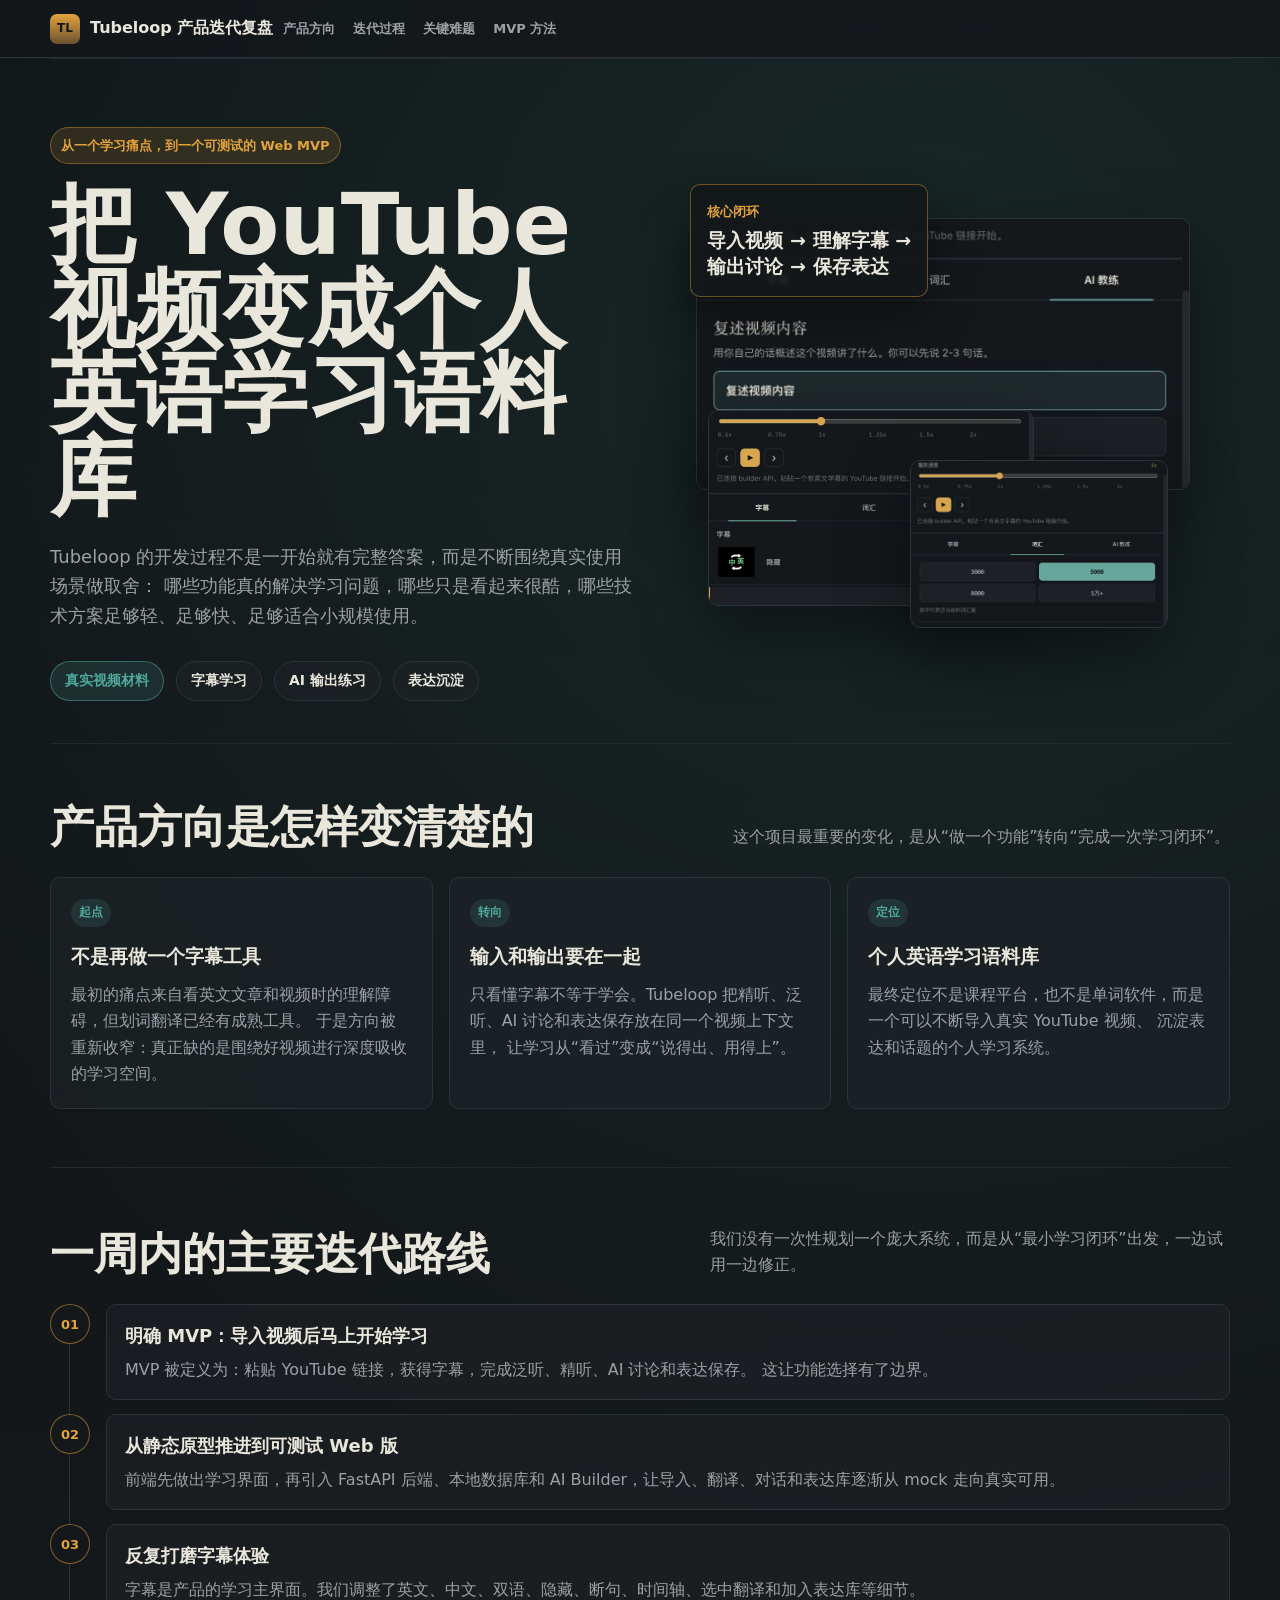
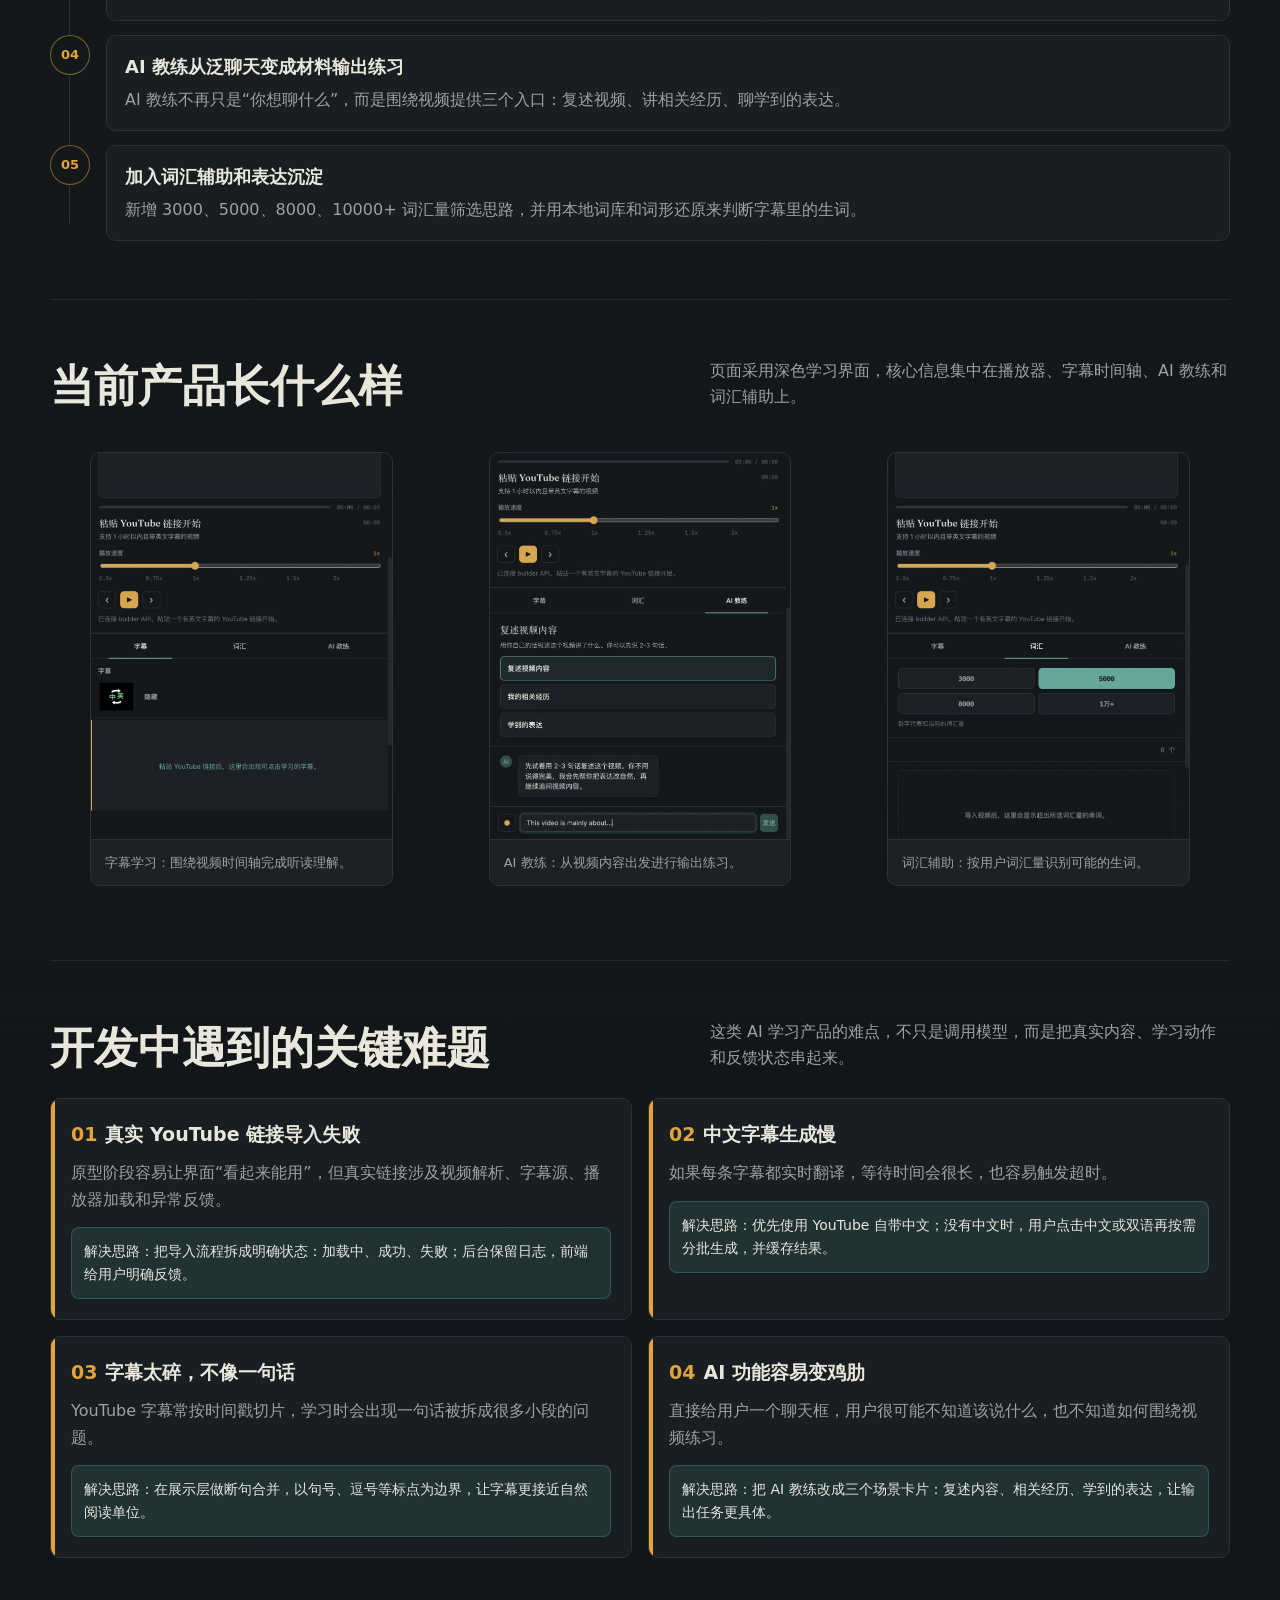
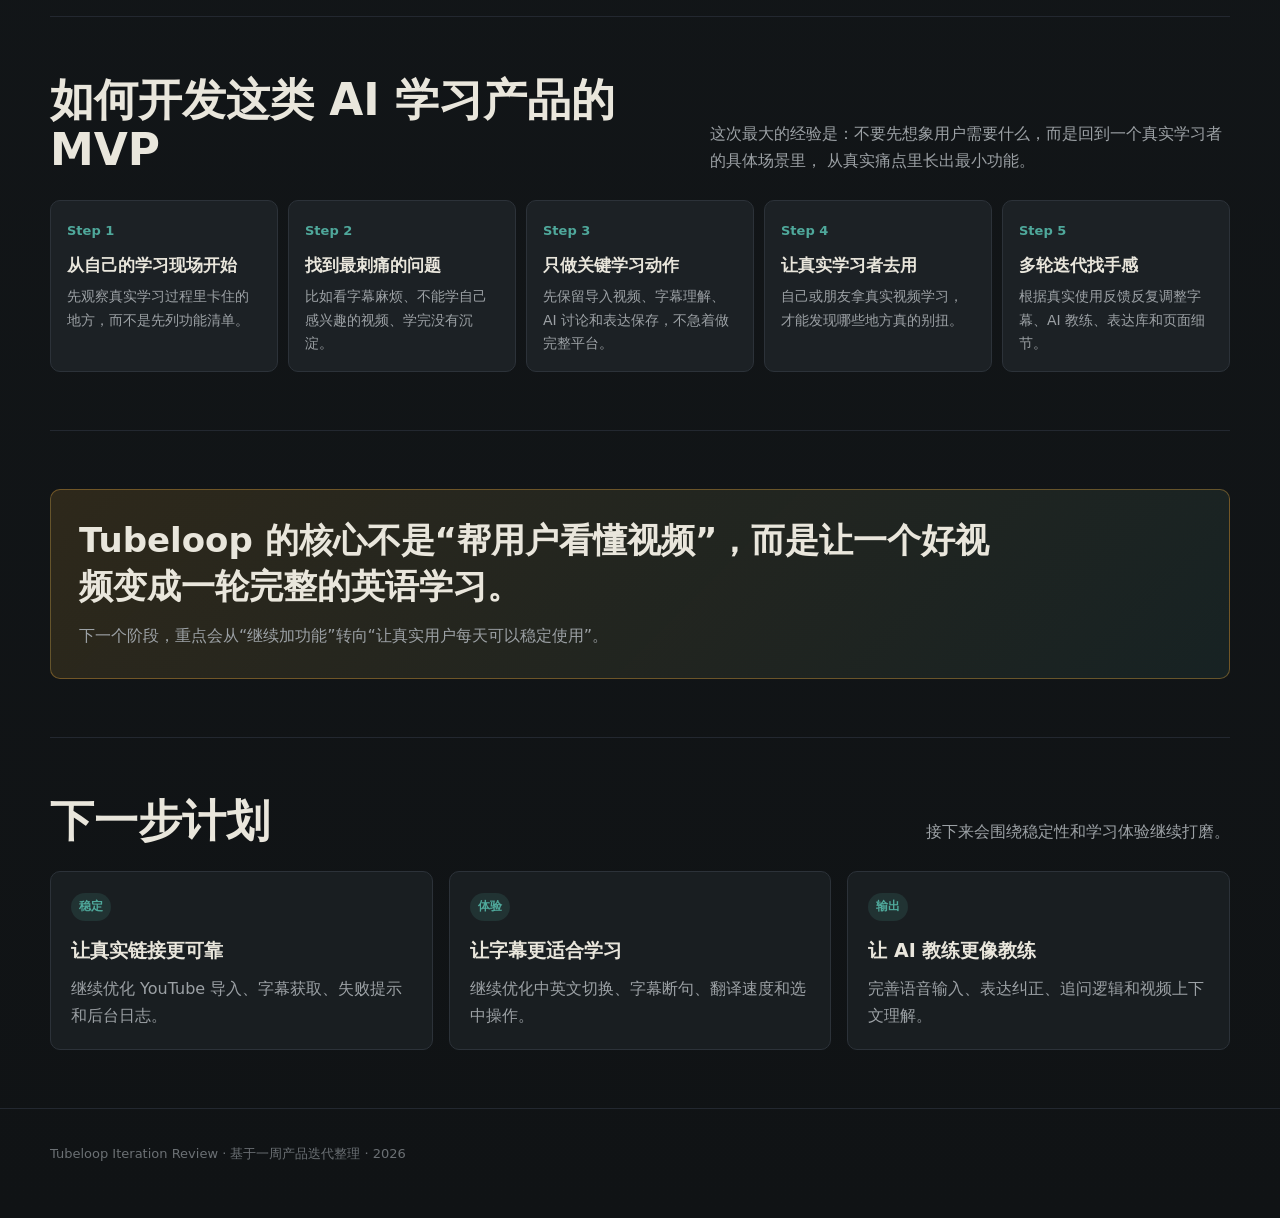
==== youtube-english-web/report/index.html @ 4d486d73 "Add Tubeloop iteration report page" ====
<!doctype html>
<html lang="zh-CN">
  <head>
    <meta charset="utf-8" />
    <meta name="viewport" content="width=device-width, initial-scale=1" />
    <title>Tubeloop 产品迭代复盘</title>
    <style>
      :root {
        color-scheme: dark;
        --ink: #14181b;
        --ink-2: #1c2125;
        --ink-3: #242a2f;
        --line: #2c3239;
        --line-soft: #232830;
        --text: #e9e6dc;
        --text-dim: #9ca1a5;
        --text-faint: #6b7074;
        --amber: #e2a33b;
        --amber-soft: rgba(226, 163, 59, 0.14);
        --teal: #4fa89b;
        --teal-soft: rgba(79, 168, 155, 0.15);
        --danger: #e46262;
        --radius: 10px;
      }

      * {
        box-sizing: border-box;
      }

      html {
        scroll-behavior: smooth;
      }

      body {
        margin: 0;
        background:
          radial-gradient(circle at 72% 6%, rgba(79, 168, 155, 0.13), transparent 30%),
          linear-gradient(180deg, #101315 0%, var(--ink) 38%, #101315 100%);
        color: var(--text);
        font-family:
          Inter, ui-sans-serif, system-ui, -apple-system, BlinkMacSystemFont, "Segoe UI",
          "Microsoft YaHei", sans-serif;
        line-height: 1.65;
      }

      a {
        color: inherit;
      }

      .page {
        width: min(1180px, calc(100% - 40px));
        margin: 0 auto;
      }

      .topbar {
        position: sticky;
        top: 0;
        z-index: 20;
        display: flex;
        align-items: center;
        justify-content: space-between;
        min-height: 58px;
        border-bottom: 1px solid var(--line);
        background: rgba(20, 24, 27, 0.86);
        backdrop-filter: blur(18px);
      }

      .brand {
        display: flex;
        align-items: center;
        gap: 10px;
        font-weight: 700;
      }

      .brand-mark {
        display: grid;
        place-items: center;
        width: 30px;
        height: 30px;
        border-radius: 7px;
        color: var(--ink);
        background: linear-gradient(180deg, var(--amber), #6b5230);
        font-size: 12px;
      }

      .nav {
        display: flex;
        gap: 18px;
        color: var(--text-dim);
        font-size: 13px;
      }

      .nav a {
        text-decoration: none;
      }

      .hero {
        display: grid;
        grid-template-columns: minmax(0, 1.02fr) minmax(360px, 0.98fr);
        gap: 34px;
        align-items: center;
        min-height: 620px;
        padding: 68px 0 42px;
      }

      .eyebrow {
        display: inline-flex;
        align-items: center;
        gap: 8px;
        margin-bottom: 18px;
        padding: 7px 10px;
        border: 1px solid rgba(226, 163, 59, 0.38);
        border-radius: 999px;
        color: var(--amber);
        background: var(--amber-soft);
        font-size: 13px;
        font-weight: 650;
      }

      h1,
      h2,
      h3,
      p {
        margin: 0;
      }

      h1 {
        max-width: 760px;
        font-size: clamp(42px, 7vw, 86px);
        line-height: 0.98;
        letter-spacing: 0;
      }

      .hero-copy {
        max-width: 660px;
        margin-top: 22px;
        color: var(--text-dim);
        font-size: 18px;
      }

      .hero-actions {
        display: flex;
        flex-wrap: wrap;
        gap: 12px;
        margin-top: 30px;
      }

      .pill {
        display: inline-flex;
        align-items: center;
        min-height: 40px;
        padding: 0 14px;
        border: 1px solid var(--line);
        border-radius: 999px;
        color: var(--text);
        background: rgba(28, 33, 37, 0.75);
        font-size: 14px;
        font-weight: 650;
      }

      .pill.accent {
        border-color: rgba(79, 168, 155, 0.5);
        color: var(--teal);
        background: var(--teal-soft);
      }

      .hero-visual {
        position: relative;
        min-height: 460px;
      }

      .screen-stack {
        position: relative;
        height: 460px;
      }

      .screenshot {
        position: absolute;
        overflow: hidden;
        border: 1px solid var(--line);
        border-radius: var(--radius);
        background: var(--ink-2);
        box-shadow: 0 26px 70px rgba(0, 0, 0, 0.42);
      }

      .screenshot img {
        display: block;
        width: 100%;
        height: 100%;
        object-fit: cover;
      }

      .shot-main {
        inset: 18px 0 auto auto;
        width: 88%;
        height: 272px;
      }

      .shot-side {
        left: 0;
        bottom: 22px;
        width: 58%;
        height: 196px;
      }

      .shot-chip {
        right: 22px;
        bottom: 0;
        width: 46%;
        height: 168px;
      }

      .caption-card {
        position: absolute;
        left: 22px;
        top: 0;
        width: 238px;
        padding: 16px;
        border: 1px solid rgba(226, 163, 59, 0.42);
        border-radius: var(--radius);
        background: rgba(20, 24, 27, 0.92);
        box-shadow: 0 18px 48px rgba(0, 0, 0, 0.36);
      }

      .caption-card strong {
        display: block;
        color: var(--amber);
        font-size: 13px;
      }

      .caption-card span {
        display: block;
        margin-top: 6px;
        color: var(--text);
        font-size: 19px;
        font-weight: 750;
        line-height: 1.35;
      }

      section {
        padding: 58px 0;
        border-top: 1px solid var(--line-soft);
      }

      .section-head {
        display: flex;
        gap: 24px;
        align-items: end;
        justify-content: space-between;
        margin-bottom: 26px;
      }

      .section-head h2 {
        font-size: clamp(28px, 4vw, 44px);
        line-height: 1.12;
      }

      .section-head p {
        max-width: 520px;
        color: var(--text-dim);
      }

      .grid {
        display: grid;
        gap: 16px;
      }

      .grid.cols-3 {
        grid-template-columns: repeat(3, minmax(0, 1fr));
      }

      .grid.cols-2 {
        grid-template-columns: repeat(2, minmax(0, 1fr));
      }

      .card {
        border: 1px solid var(--line);
        border-radius: var(--radius);
        background: rgba(28, 33, 37, 0.76);
      }

      .card-pad {
        padding: 20px;
      }

      .card h3 {
        margin-bottom: 10px;
        font-size: 19px;
      }

      .card p {
        color: var(--text-dim);
      }

      .tag {
        display: inline-flex;
        margin-bottom: 14px;
        padding: 4px 8px;
        border-radius: 999px;
        color: var(--teal);
        background: var(--teal-soft);
        font-size: 12px;
        font-weight: 800;
      }

      .timeline {
        position: relative;
        display: grid;
        gap: 14px;
      }

      .timeline::before {
        position: absolute;
        top: 18px;
        bottom: 18px;
        left: 19px;
        width: 1px;
        background: var(--line);
        content: "";
      }

      .timeline-item {
        position: relative;
        display: grid;
        grid-template-columns: 40px minmax(0, 1fr);
        gap: 16px;
        align-items: start;
      }

      .dot {
        position: relative;
        z-index: 1;
        display: grid;
        place-items: center;
        width: 40px;
        height: 40px;
        border: 1px solid rgba(226, 163, 59, 0.5);
        border-radius: 50%;
        color: var(--amber);
        background: var(--ink);
        font-size: 13px;
        font-weight: 800;
      }

      .timeline-copy {
        padding: 16px 18px;
        border: 1px solid var(--line);
        border-radius: var(--radius);
        background: rgba(28, 33, 37, 0.72);
      }

      .timeline-copy h3 {
        font-size: 18px;
      }

      .timeline-copy p {
        margin-top: 6px;
        color: var(--text-dim);
      }

      .image-panel {
        overflow: hidden;
        border: 1px solid var(--line);
        border-radius: var(--radius);
        background: var(--ink-2);
      }

      .image-panel img {
        display: block;
        width: 100%;
      }

      .image-panel figcaption {
        padding: 12px 14px;
        border-top: 1px solid var(--line);
        color: var(--text-dim);
        font-size: 13px;
      }

      .problem-card {
        position: relative;
        overflow: hidden;
      }

      .problem-card::before {
        position: absolute;
        inset: 0 auto 0 0;
        width: 4px;
        background: var(--amber);
        content: "";
      }

      .problem-card h3 {
        display: flex;
        gap: 8px;
        align-items: center;
      }

      .problem-card h3 span {
        color: var(--amber);
      }

      .solution {
        margin-top: 14px;
        padding: 12px;
        border: 1px solid rgba(79, 168, 155, 0.32);
        border-radius: 8px;
        color: var(--text);
        background: var(--teal-soft);
        font-size: 14px;
      }

      .metric-row {
        display: grid;
        grid-template-columns: repeat(4, minmax(0, 1fr));
        gap: 14px;
      }

      .metric {
        padding: 18px;
        border: 1px solid var(--line);
        border-radius: var(--radius);
        background: rgba(28, 33, 37, 0.76);
      }

      .metric strong {
        display: block;
        color: var(--amber);
        font-size: 30px;
        line-height: 1;
      }

      .metric span {
        display: block;
        margin-top: 8px;
        color: var(--text-dim);
        font-size: 13px;
      }

      .flow {
        display: grid;
        grid-template-columns: repeat(5, minmax(0, 1fr));
        gap: 10px;
      }

      .flow-step {
        min-height: 136px;
        padding: 16px;
        border: 1px solid var(--line);
        border-radius: var(--radius);
        background: var(--ink-2);
      }

      .flow-step strong {
        color: var(--teal);
        font-size: 13px;
      }

      .flow-step h3 {
        margin: 8px 0 6px;
        font-size: 17px;
      }

      .flow-step p {
        color: var(--text-dim);
        font-size: 14px;
      }

      .quote {
        padding: 28px;
        border: 1px solid rgba(226, 163, 59, 0.38);
        border-radius: var(--radius);
        background: linear-gradient(135deg, rgba(226, 163, 59, 0.14), rgba(79, 168, 155, 0.1));
      }

      .quote p {
        max-width: 920px;
        color: var(--text);
        font-size: clamp(22px, 3vw, 34px);
        font-weight: 760;
        line-height: 1.35;
      }

      .quote span {
        display: block;
        margin-top: 14px;
        color: var(--text-dim);
      }

      footer {
        padding: 34px 0 54px;
        border-top: 1px solid var(--line-soft);
        color: var(--text-faint);
        font-size: 13px;
      }

      @media (max-width: 980px) {
        .hero,
        .grid.cols-2,
        .grid.cols-3 {
          grid-template-columns: 1fr;
        }

        .hero {
          min-height: auto;
        }

        .metric-row,
        .flow {
          grid-template-columns: repeat(2, minmax(0, 1fr));
        }

        .nav {
          display: none;
        }
      }

      @media (max-width: 620px) {
        .page {
          width: min(100% - 24px, 1180px);
        }

        .metric-row,
        .flow {
          grid-template-columns: 1fr;
        }

        .hero-visual,
        .screen-stack {
          min-height: 420px;
          height: 420px;
        }

        .shot-main {
          width: 100%;
        }

        .shot-side {
          width: 72%;
        }

        .shot-chip {
          width: 58%;
        }
      }
    </style>
  </head>
  <body>
    <header class="topbar">
      <div class="page brand">
        <span class="brand-mark">TL</span>
        <span>Tubeloop 产品迭代复盘</span>
        <nav class="nav" aria-label="页面导航">
          <a href="#story">产品方向</a>
          <a href="#timeline">迭代过程</a>
          <a href="#problems">关键难题</a>
          <a href="#mvp">MVP 方法</a>
        </nav>
      </div>
    </header>

    <main class="page">
      <section class="hero" id="top">
        <div>
          <span class="eyebrow">从一个学习痛点，到一个可测试的 Web MVP</span>
          <h1>把 YouTube 视频变成个人英语学习语料库</h1>
          <p class="hero-copy">
            Tubeloop 的开发过程不是一开始就有完整答案，而是不断围绕真实使用场景做取舍：
            哪些功能真的解决学习问题，哪些只是看起来很酷，哪些技术方案足够轻、足够快、足够适合小规模使用。
          </p>
          <div class="hero-actions">
            <span class="pill accent">真实视频材料</span>
            <span class="pill">字幕学习</span>
            <span class="pill">AI 输出练习</span>
            <span class="pill">表达沉淀</span>
          </div>
        </div>

        <div class="hero-visual" aria-label="Tubeloop 产品截图组合">
          <div class="screen-stack">
            <figure class="screenshot shot-main">
              <img src="assets/product-ai-coach.png" alt="Tubeloop AI 教练界面截图" />
            </figure>
            <figure class="screenshot shot-side">
              <img src="assets/product-subtitles.png" alt="Tubeloop 字幕学习界面截图" />
            </figure>
            <figure class="screenshot shot-chip">
              <img src="assets/product-vocab.png" alt="Tubeloop 词汇辅助界面截图" />
            </figure>
            <div class="caption-card">
              <strong>核心闭环</strong>
              <span>导入视频 → 理解字幕 → 输出讨论 → 保存表达</span>
            </div>
          </div>
        </div>
      </section>

      <section id="story">
        <div class="section-head">
          <h2>产品方向是怎样变清楚的</h2>
          <p>
            这个项目最重要的变化，是从“做一个功能”转向“完成一次学习闭环”。
          </p>
        </div>

        <div class="grid cols-3">
          <article class="card card-pad">
            <span class="tag">起点</span>
            <h3>不是再做一个字幕工具</h3>
            <p>
              最初的痛点来自看英文文章和视频时的理解障碍，但划词翻译已经有成熟工具。
              于是方向被重新收窄：真正缺的是围绕好视频进行深度吸收的学习空间。
            </p>
          </article>
          <article class="card card-pad">
            <span class="tag">转向</span>
            <h3>输入和输出要在一起</h3>
            <p>
              只看懂字幕不等于学会。Tubeloop 把精听、泛听、AI 讨论和表达保存放在同一个视频上下文里，
              让学习从“看过”变成“说得出、用得上”。
            </p>
          </article>
          <article class="card card-pad">
            <span class="tag">定位</span>
            <h3>个人英语学习语料库</h3>
            <p>
              最终定位不是课程平台，也不是单词软件，而是一个可以不断导入真实 YouTube 视频、
              沉淀表达和话题的个人学习系统。
            </p>
          </article>
        </div>
      </section>

      <section id="timeline">
        <div class="section-head">
          <h2>一周内的主要迭代路线</h2>
          <p>
            我们没有一次性规划一个庞大系统，而是从“最小学习闭环”出发，一边试用一边修正。
          </p>
        </div>

        <div class="timeline">
          <div class="timeline-item">
            <div class="dot">01</div>
            <div class="timeline-copy">
              <h3>明确 MVP：导入视频后马上开始学习</h3>
              <p>
                MVP 被定义为：粘贴 YouTube 链接，获得字幕，完成泛听、精听、AI 讨论和表达保存。
                这让功能选择有了边界。
              </p>
            </div>
          </div>
          <div class="timeline-item">
            <div class="dot">02</div>
            <div class="timeline-copy">
              <h3>从静态原型推进到可测试 Web 版</h3>
              <p>
                前端先做出学习界面，再引入 FastAPI 后端、本地数据库和 AI Builder，让导入、翻译、对话和表达库逐渐从 mock 走向真实可用。
              </p>
            </div>
          </div>
          <div class="timeline-item">
            <div class="dot">03</div>
            <div class="timeline-copy">
              <h3>反复打磨字幕体验</h3>
              <p>
                字幕是产品的学习主界面。我们调整了英文、中文、双语、隐藏、断句、时间轴、选中翻译和加入表达库等细节。
              </p>
            </div>
          </div>
          <div class="timeline-item">
            <div class="dot">04</div>
            <div class="timeline-copy">
              <h3>AI 教练从泛聊天变成材料输出练习</h3>
              <p>
                AI 教练不再只是“你想聊什么”，而是围绕视频提供三个入口：复述视频、讲相关经历、聊学到的表达。
              </p>
            </div>
          </div>
          <div class="timeline-item">
            <div class="dot">05</div>
            <div class="timeline-copy">
              <h3>加入词汇辅助和表达沉淀</h3>
              <p>
                新增 3000、5000、8000、10000+ 词汇量筛选思路，并用本地词库和词形还原来判断字幕里的生词。
              </p>
            </div>
          </div>
        </div>
      </section>

      <section>
        <div class="section-head">
          <h2>当前产品长什么样</h2>
          <p>
            页面采用深色学习界面，核心信息集中在播放器、字幕时间轴、AI 教练和词汇辅助上。
          </p>
        </div>

        <div class="grid cols-3">
          <figure class="image-panel">
            <img src="assets/product-subtitles.png" alt="字幕学习截图" />
            <figcaption>字幕学习：围绕视频时间轴完成听读理解。</figcaption>
          </figure>
          <figure class="image-panel">
            <img src="assets/product-ai-coach.png" alt="AI 教练截图" />
            <figcaption>AI 教练：从视频内容出发进行输出练习。</figcaption>
          </figure>
          <figure class="image-panel">
            <img src="assets/product-vocab.png" alt="词汇辅助截图" />
            <figcaption>词汇辅助：按用户词汇量识别可能的生词。</figcaption>
          </figure>
        </div>
      </section>

      <section id="problems">
        <div class="section-head">
          <h2>开发中遇到的关键难题</h2>
          <p>
            这类 AI 学习产品的难点，不只是调用模型，而是把真实内容、学习动作和反馈状态串起来。
          </p>
        </div>

        <div class="grid cols-2">
          <article class="card card-pad problem-card">
            <h3><span>01</span> 真实 YouTube 链接导入失败</h3>
            <p>
              原型阶段容易让界面“看起来能用”，但真实链接涉及视频解析、字幕源、播放器加载和异常反馈。
            </p>
            <div class="solution">
              解决思路：把导入流程拆成明确状态：加载中、成功、失败；后台保留日志，前端给用户明确反馈。
            </div>
          </article>

          <article class="card card-pad problem-card">
            <h3><span>02</span> 中文字幕生成慢</h3>
            <p>
              如果每条字幕都实时翻译，等待时间会很长，也容易触发超时。
            </p>
            <div class="solution">
              解决思路：优先使用 YouTube 自带中文；没有中文时，用户点击中文或双语再按需分批生成，并缓存结果。
            </div>
          </article>

          <article class="card card-pad problem-card">
            <h3><span>03</span> 字幕太碎，不像一句话</h3>
            <p>
              YouTube 字幕常按时间戳切片，学习时会出现一句话被拆成很多小段的问题。
            </p>
            <div class="solution">
              解决思路：在展示层做断句合并，以句号、逗号等标点为边界，让字幕更接近自然阅读单位。
            </div>
          </article>

          <article class="card card-pad problem-card">
            <h3><span>04</span> AI 功能容易变鸡肋</h3>
            <p>
              直接给用户一个聊天框，用户很可能不知道该说什么，也不知道如何围绕视频练习。
            </p>
            <div class="solution">
              解决思路：把 AI 教练改成三个场景卡片：复述内容、相关经历、学到的表达，让输出任务更具体。
            </div>
          </article>
        </div>
      </section>

      <section id="mvp">
        <div class="section-head">
          <h2>如何开发这类 AI 学习产品的 MVP</h2>
          <p>
            这次最大的经验是：不要先想象用户需要什么，而是回到一个真实学习者的具体场景里，
            从真实痛点里长出最小功能。
          </p>
        </div>

        <div class="flow">
          <div class="flow-step">
            <strong>Step 1</strong>
            <h3>从自己的学习现场开始</h3>
            <p>先观察真实学习过程里卡住的地方，而不是先列功能清单。</p>
          </div>
          <div class="flow-step">
            <strong>Step 2</strong>
            <h3>找到最刺痛的问题</h3>
            <p>比如看字幕麻烦、不能学自己感兴趣的视频、学完没有沉淀。</p>
          </div>
          <div class="flow-step">
            <strong>Step 3</strong>
            <h3>只做关键学习动作</h3>
            <p>先保留导入视频、字幕理解、AI 讨论和表达保存，不急着做完整平台。</p>
          </div>
          <div class="flow-step">
            <strong>Step 4</strong>
            <h3>让真实学习者去用</h3>
            <p>自己或朋友拿真实视频学习，才能发现哪些地方真的别扭。</p>
          </div>
          <div class="flow-step">
            <strong>Step 5</strong>
            <h3>多轮迭代找手感</h3>
            <p>根据真实使用反馈反复调整字幕、AI 教练、表达库和页面细节。</p>
          </div>
        </div>
      </section>

      <section>
        <div class="quote">
          <p>
            Tubeloop 的核心不是“帮用户看懂视频”，而是让一个好视频变成一轮完整的英语学习。
          </p>
          <span>
            下一个阶段，重点会从“继续加功能”转向“让真实用户每天可以稳定使用”。
          </span>
        </div>
      </section>

      <section>
        <div class="section-head">
          <h2>下一步计划</h2>
          <p>
            接下来会围绕稳定性和学习体验继续打磨。
          </p>
        </div>

        <div class="grid cols-3">
          <article class="card card-pad">
            <span class="tag">稳定</span>
            <h3>让真实链接更可靠</h3>
            <p>继续优化 YouTube 导入、字幕获取、失败提示和后台日志。</p>
          </article>
          <article class="card card-pad">
            <span class="tag">体验</span>
            <h3>让字幕更适合学习</h3>
            <p>继续优化中英文切换、字幕断句、翻译速度和选中操作。</p>
          </article>
          <article class="card card-pad">
            <span class="tag">输出</span>
            <h3>让 AI 教练更像教练</h3>
            <p>完善语音输入、表达纠正、追问逻辑和视频上下文理解。</p>
          </article>
        </div>
      </section>
    </main>

    <footer>
      <div class="page">
        Tubeloop Iteration Review · 基于一周产品迭代整理 · 2026
      </div>
    </footer>
  </body>
</html>
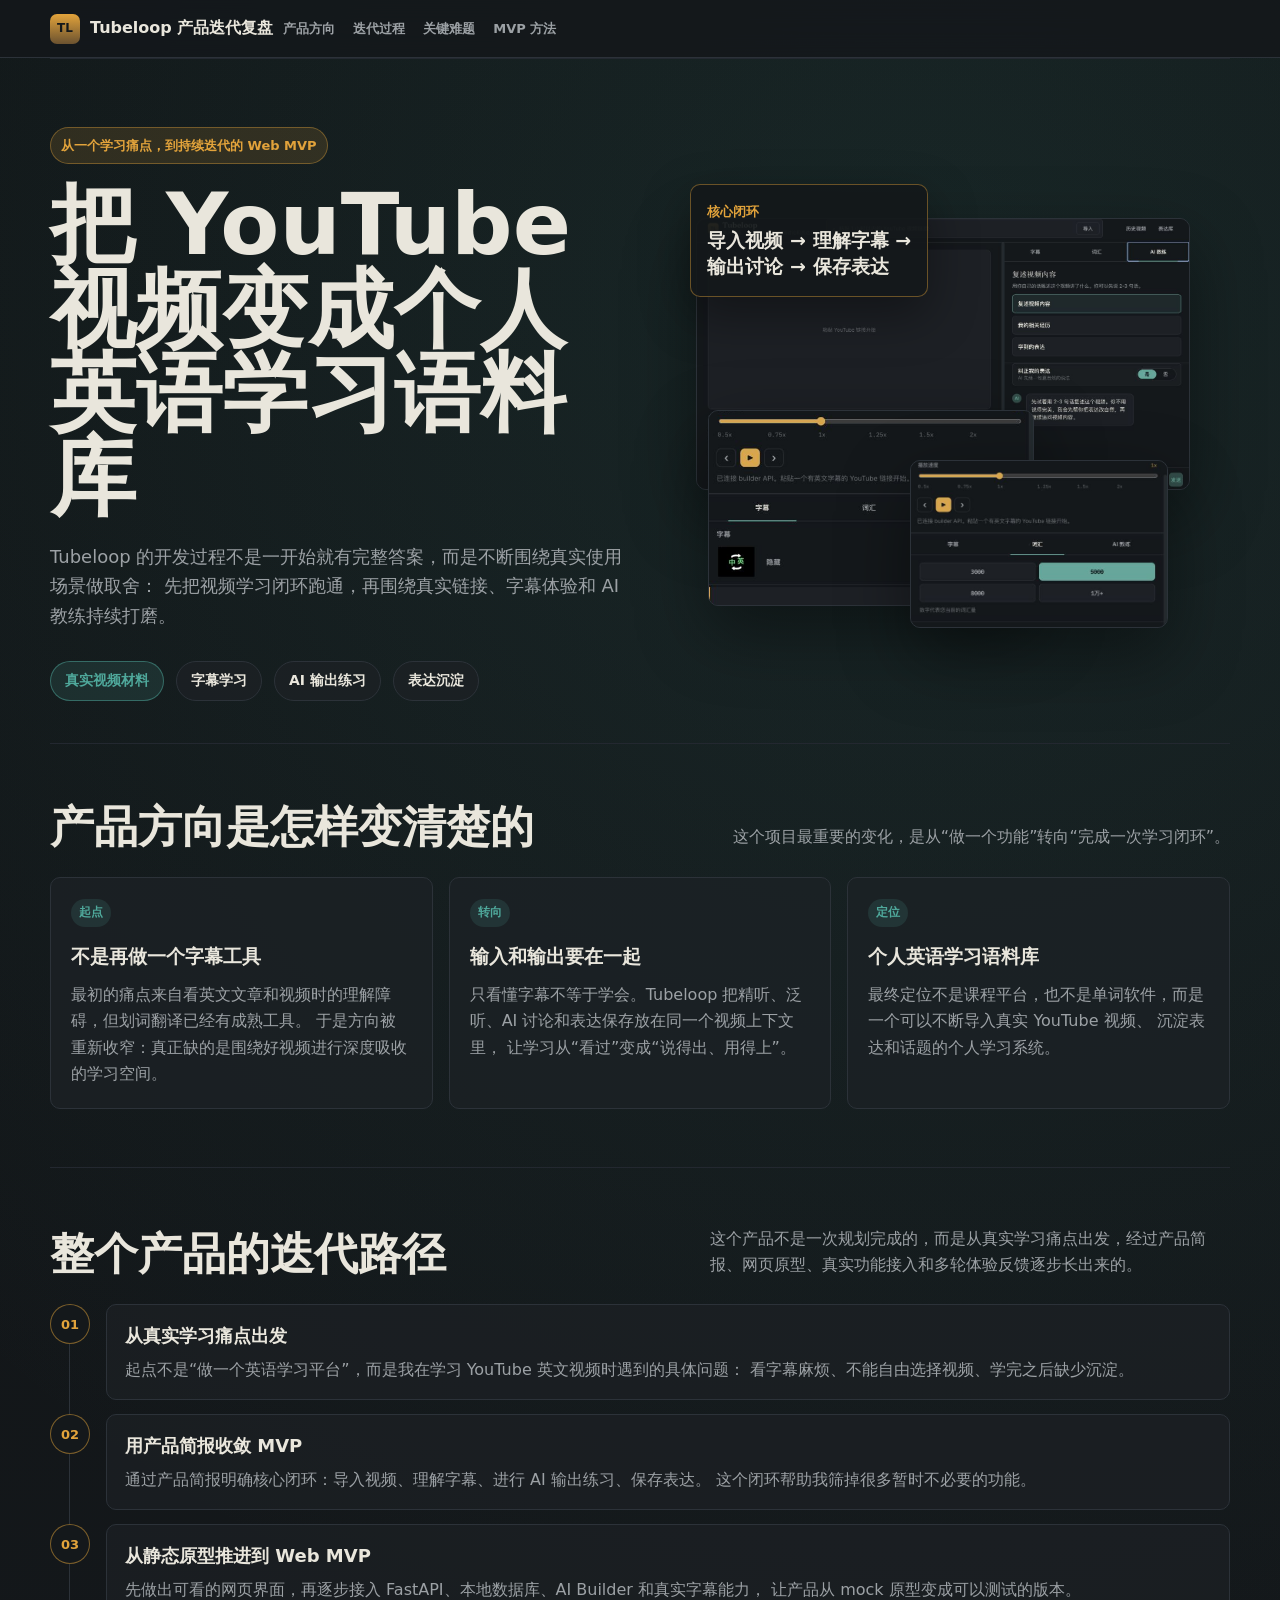
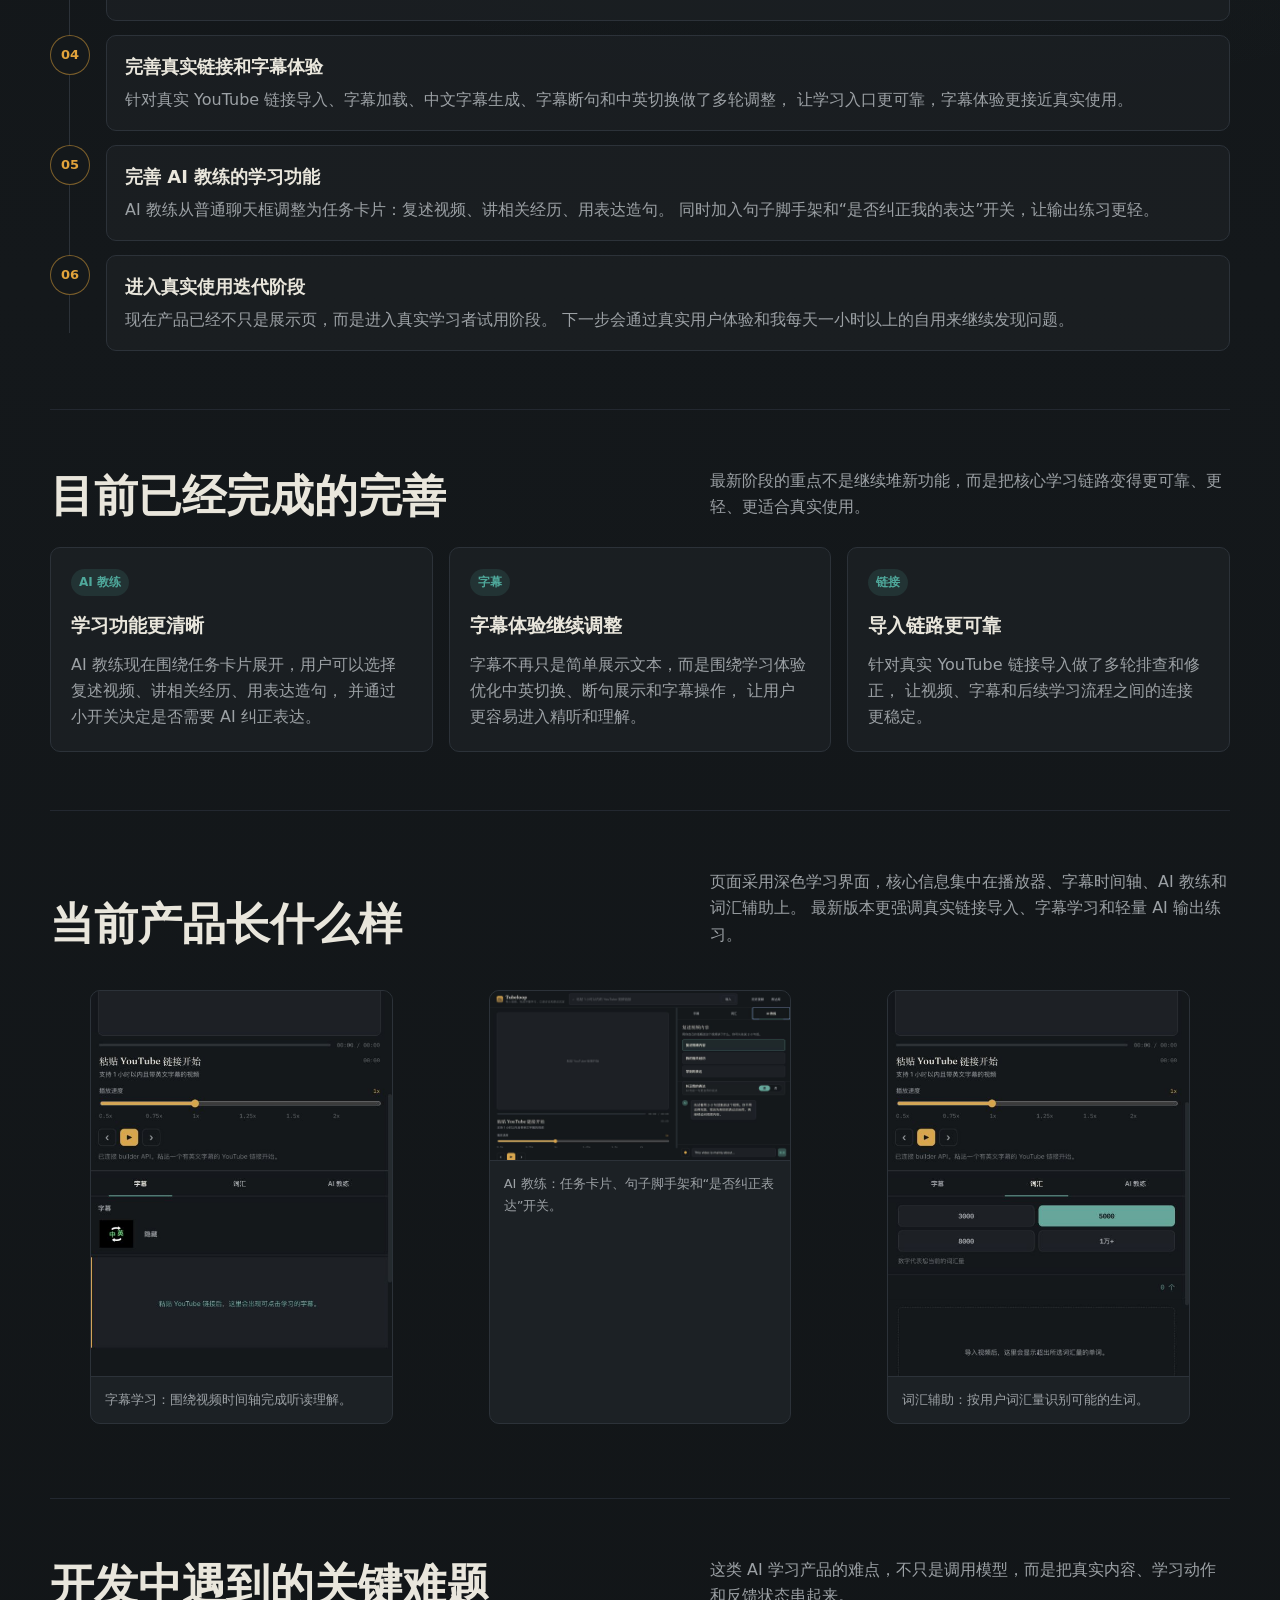
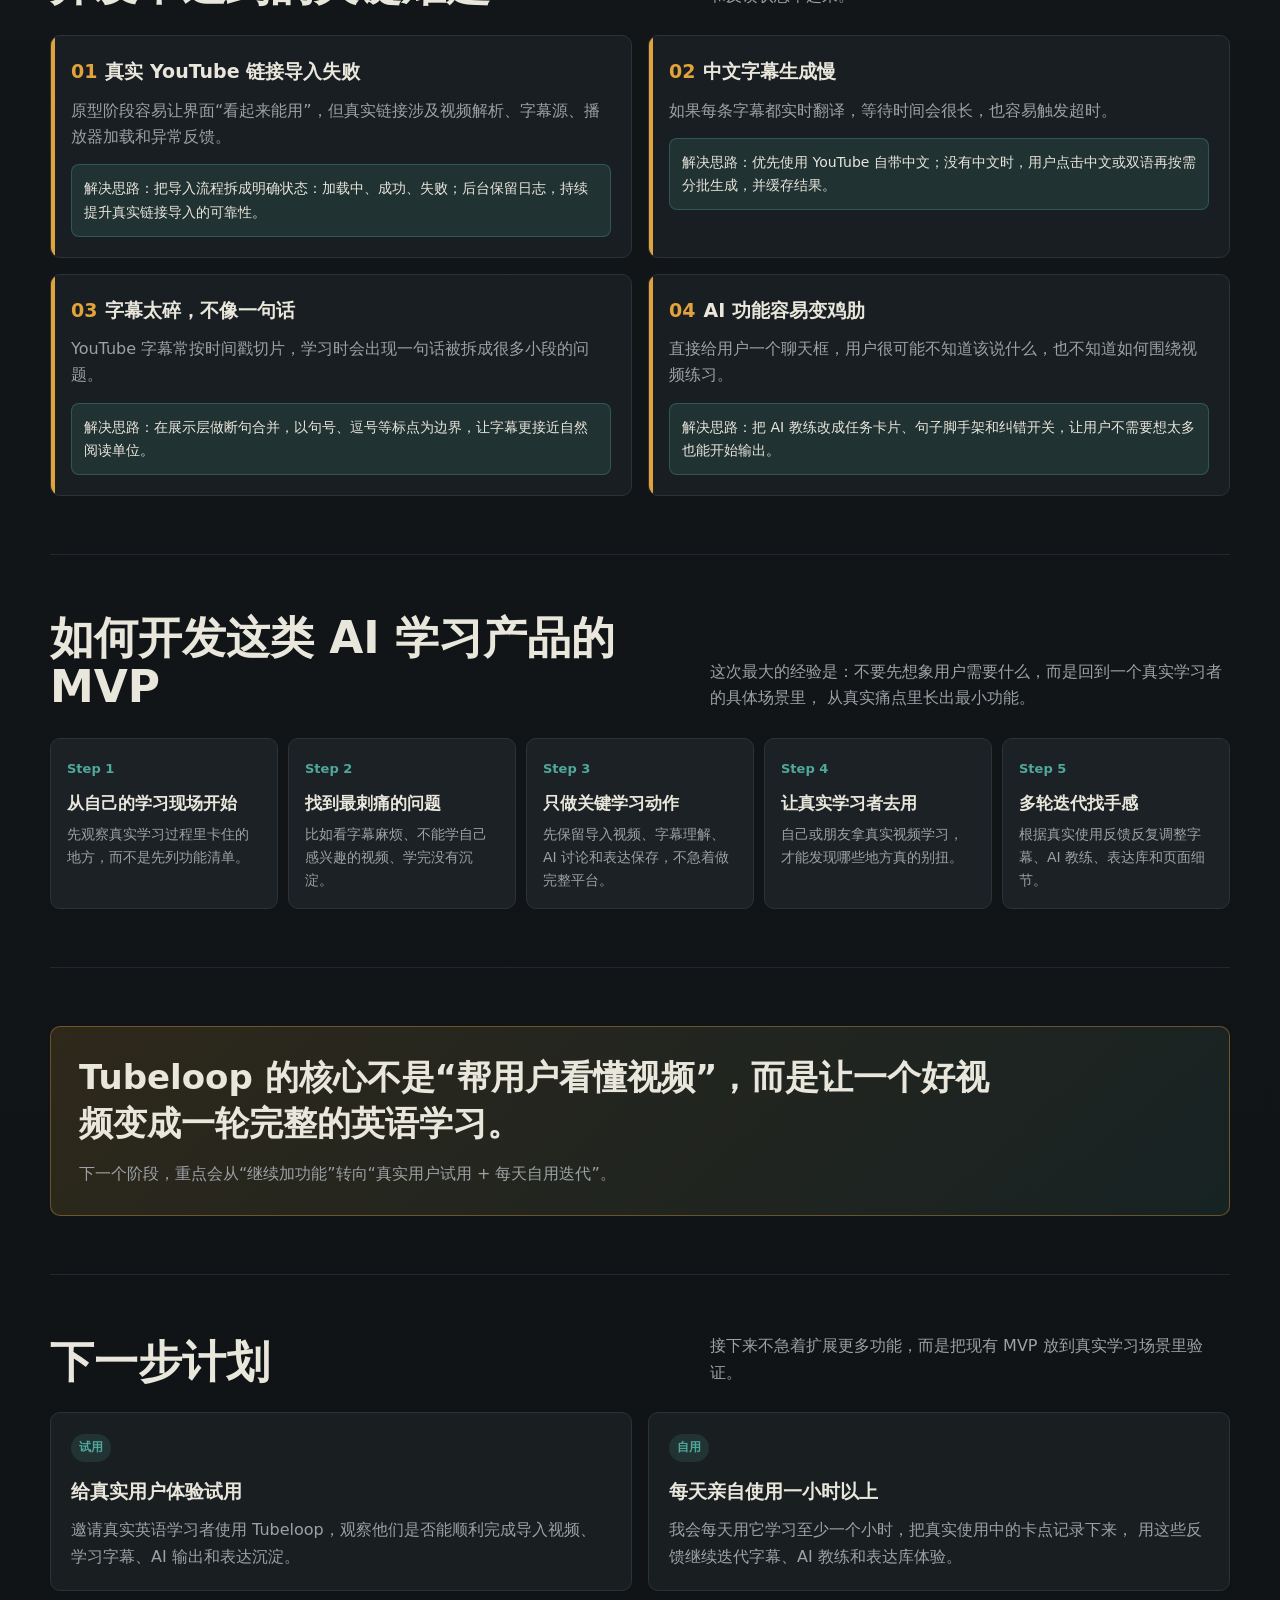
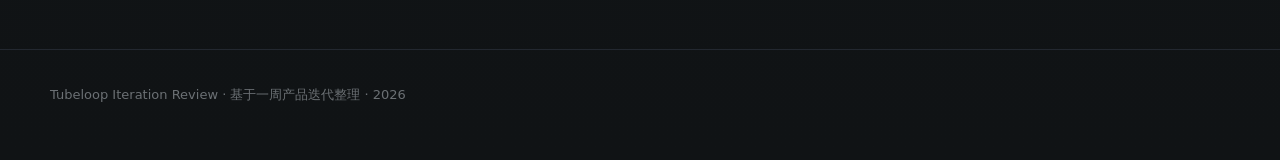
==== commit 204efd83: "Update Tubeloop iteration report" ====
--- a/youtube-english-web/report/index.html
+++ b/youtube-english-web/report/index.html
@@ -562,11 +562,11 @@
     <main class="page">
       <section class="hero" id="top">
         <div>
-          <span class="eyebrow">从一个学习痛点，到一个可测试的 Web MVP</span>
+          <span class="eyebrow">从一个学习痛点，到持续迭代的 Web MVP</span>
           <h1>把 YouTube 视频变成个人英语学习语料库</h1>
           <p class="hero-copy">
             Tubeloop 的开发过程不是一开始就有完整答案，而是不断围绕真实使用场景做取舍：
-            哪些功能真的解决学习问题，哪些只是看起来很酷，哪些技术方案足够轻、足够快、足够适合小规模使用。
+            先把视频学习闭环跑通，再围绕真实链接、字幕体验和 AI 教练持续打磨。
           </p>
           <div class="hero-actions">
             <span class="pill accent">真实视频材料</span>
@@ -633,9 +633,9 @@
 
       <section id="timeline">
         <div class="section-head">
-          <h2>一周内的主要迭代路线</h2>
+          <h2>整个产品的迭代路径</h2>
           <p>
-            我们没有一次性规划一个庞大系统，而是从“最小学习闭环”出发，一边试用一边修正。
+            这个产品不是一次规划完成的，而是从真实学习痛点出发，经过产品简报、网页原型、真实功能接入和多轮体验反馈逐步长出来的。
           </p>
         </div>
 
@@ -643,49 +643,99 @@
           <div class="timeline-item">
             <div class="dot">01</div>
             <div class="timeline-copy">
-              <h3>明确 MVP：导入视频后马上开始学习</h3>
+              <h3>从真实学习痛点出发</h3>
               <p>
-                MVP 被定义为：粘贴 YouTube 链接，获得字幕，完成泛听、精听、AI 讨论和表达保存。
-                这让功能选择有了边界。
+                起点不是“做一个英语学习平台”，而是我在学习 YouTube 英文视频时遇到的具体问题：
+                看字幕麻烦、不能自由选择视频、学完之后缺少沉淀。
               </p>
             </div>
           </div>
           <div class="timeline-item">
             <div class="dot">02</div>
             <div class="timeline-copy">
-              <h3>从静态原型推进到可测试 Web 版</h3>
+              <h3>用产品简报收敛 MVP</h3>
               <p>
-                前端先做出学习界面，再引入 FastAPI 后端、本地数据库和 AI Builder，让导入、翻译、对话和表达库逐渐从 mock 走向真实可用。
+                通过产品简报明确核心闭环：导入视频、理解字幕、进行 AI 输出练习、保存表达。
+                这个闭环帮助我筛掉很多暂时不必要的功能。
               </p>
             </div>
           </div>
           <div class="timeline-item">
             <div class="dot">03</div>
             <div class="timeline-copy">
-              <h3>反复打磨字幕体验</h3>
+              <h3>从静态原型推进到 Web MVP</h3>
               <p>
-                字幕是产品的学习主界面。我们调整了英文、中文、双语、隐藏、断句、时间轴、选中翻译和加入表达库等细节。
+                先做出可看的网页界面，再逐步接入 FastAPI、本地数据库、AI Builder 和真实字幕能力，
+                让产品从 mock 原型变成可以测试的版本。
               </p>
             </div>
           </div>
           <div class="timeline-item">
             <div class="dot">04</div>
             <div class="timeline-copy">
-              <h3>AI 教练从泛聊天变成材料输出练习</h3>
+              <h3>完善真实链接和字幕体验</h3>
               <p>
-                AI 教练不再只是“你想聊什么”，而是围绕视频提供三个入口：复述视频、讲相关经历、聊学到的表达。
+                针对真实 YouTube 链接导入、字幕加载、中文字幕生成、字幕断句和中英切换做了多轮调整，
+                让学习入口更可靠，字幕体验更接近真实使用。
               </p>
             </div>
           </div>
           <div class="timeline-item">
             <div class="dot">05</div>
             <div class="timeline-copy">
-              <h3>加入词汇辅助和表达沉淀</h3>
+              <h3>完善 AI 教练的学习功能</h3>
               <p>
-                新增 3000、5000、8000、10000+ 词汇量筛选思路，并用本地词库和词形还原来判断字幕里的生词。
+                AI 教练从普通聊天框调整为任务卡片：复述视频、讲相关经历、用表达造句。
+                同时加入句子脚手架和“是否纠正我的表达”开关，让输出练习更轻。
               </p>
             </div>
           </div>
+          <div class="timeline-item">
+            <div class="dot">06</div>
+            <div class="timeline-copy">
+              <h3>进入真实使用迭代阶段</h3>
+              <p>
+                现在产品已经不只是展示页，而是进入真实学习者试用阶段。
+                下一步会通过真实用户体验和我每天一小时以上的自用来继续发现问题。
+              </p>
+            </div>
+          </div>
+        </div>
+      </section>
+
+      <section>
+        <div class="section-head">
+          <h2>目前已经完成的完善</h2>
+          <p>
+            最新阶段的重点不是继续堆新功能，而是把核心学习链路变得更可靠、更轻、更适合真实使用。
+          </p>
+        </div>
+
+        <div class="grid cols-3">
+          <article class="card card-pad">
+            <span class="tag">AI 教练</span>
+            <h3>学习功能更清晰</h3>
+            <p>
+              AI 教练现在围绕任务卡片展开，用户可以选择复述视频、讲相关经历、用表达造句，
+              并通过小开关决定是否需要 AI 纠正表达。
+            </p>
+          </article>
+          <article class="card card-pad">
+            <span class="tag">字幕</span>
+            <h3>字幕体验继续调整</h3>
+            <p>
+              字幕不再只是简单展示文本，而是围绕学习体验优化中英切换、断句展示和字幕操作，
+              让用户更容易进入精听和理解。
+            </p>
+          </article>
+          <article class="card card-pad">
+            <span class="tag">链接</span>
+            <h3>导入链路更可靠</h3>
+            <p>
+              针对真实 YouTube 链接导入做了多轮排查和修正，
+              让视频、字幕和后续学习流程之间的连接更稳定。
+            </p>
+          </article>
         </div>
       </section>
 
@@ -694,6 +744,7 @@
           <h2>当前产品长什么样</h2>
           <p>
             页面采用深色学习界面，核心信息集中在播放器、字幕时间轴、AI 教练和词汇辅助上。
+            最新版本更强调真实链接导入、字幕学习和轻量 AI 输出练习。
           </p>
         </div>
 
@@ -704,7 +755,7 @@
           </figure>
           <figure class="image-panel">
             <img src="assets/product-ai-coach.png" alt="AI 教练截图" />
-            <figcaption>AI 教练：从视频内容出发进行输出练习。</figcaption>
+            <figcaption>AI 教练：任务卡片、句子脚手架和“是否纠正表达”开关。</figcaption>
           </figure>
           <figure class="image-panel">
             <img src="assets/product-vocab.png" alt="词汇辅助截图" />
@@ -728,7 +779,7 @@
               原型阶段容易让界面“看起来能用”，但真实链接涉及视频解析、字幕源、播放器加载和异常反馈。
             </p>
             <div class="solution">
-              解决思路：把导入流程拆成明确状态：加载中、成功、失败；后台保留日志，前端给用户明确反馈。
+              解决思路：把导入流程拆成明确状态：加载中、成功、失败；后台保留日志，持续提升真实链接导入的可靠性。
             </div>
           </article>
 
@@ -758,7 +809,7 @@
               直接给用户一个聊天框，用户很可能不知道该说什么，也不知道如何围绕视频练习。
             </p>
             <div class="solution">
-              解决思路：把 AI 教练改成三个场景卡片：复述内容、相关经历、学到的表达，让输出任务更具体。
+              解决思路：把 AI 教练改成任务卡片、句子脚手架和纠错开关，让用户不需要想太多也能开始输出。
             </div>
           </article>
         </div>
@@ -808,7 +859,7 @@
             Tubeloop 的核心不是“帮用户看懂视频”，而是让一个好视频变成一轮完整的英语学习。
           </p>
           <span>
-            下一个阶段，重点会从“继续加功能”转向“让真实用户每天可以稳定使用”。
+            下一个阶段，重点会从“继续加功能”转向“真实用户试用 + 每天自用迭代”。
           </span>
         </div>
       </section>
@@ -817,25 +868,25 @@
         <div class="section-head">
           <h2>下一步计划</h2>
           <p>
-            接下来会围绕稳定性和学习体验继续打磨。
+            接下来不急着扩展更多功能，而是把现有 MVP 放到真实学习场景里验证。
           </p>
         </div>
 
-        <div class="grid cols-3">
+        <div class="grid cols-2">
           <article class="card card-pad">
-            <span class="tag">稳定</span>
-            <h3>让真实链接更可靠</h3>
-            <p>继续优化 YouTube 导入、字幕获取、失败提示和后台日志。</p>
+            <span class="tag">试用</span>
+            <h3>给真实用户体验试用</h3>
+            <p>
+              邀请真实英语学习者使用 Tubeloop，观察他们是否能顺利完成导入视频、学习字幕、AI 输出和表达沉淀。
+            </p>
           </article>
           <article class="card card-pad">
-            <span class="tag">体验</span>
-            <h3>让字幕更适合学习</h3>
-            <p>继续优化中英文切换、字幕断句、翻译速度和选中操作。</p>
-          </article>
-          <article class="card card-pad">
-            <span class="tag">输出</span>
-            <h3>让 AI 教练更像教练</h3>
-            <p>完善语音输入、表达纠正、追问逻辑和视频上下文理解。</p>
+            <span class="tag">自用</span>
+            <h3>每天亲自使用一小时以上</h3>
+            <p>
+              我会每天用它学习至少一个小时，把真实使用中的卡点记录下来，
+              用这些反馈继续迭代字幕、AI 教练和表达库体验。
+            </p>
           </article>
         </div>
       </section>
